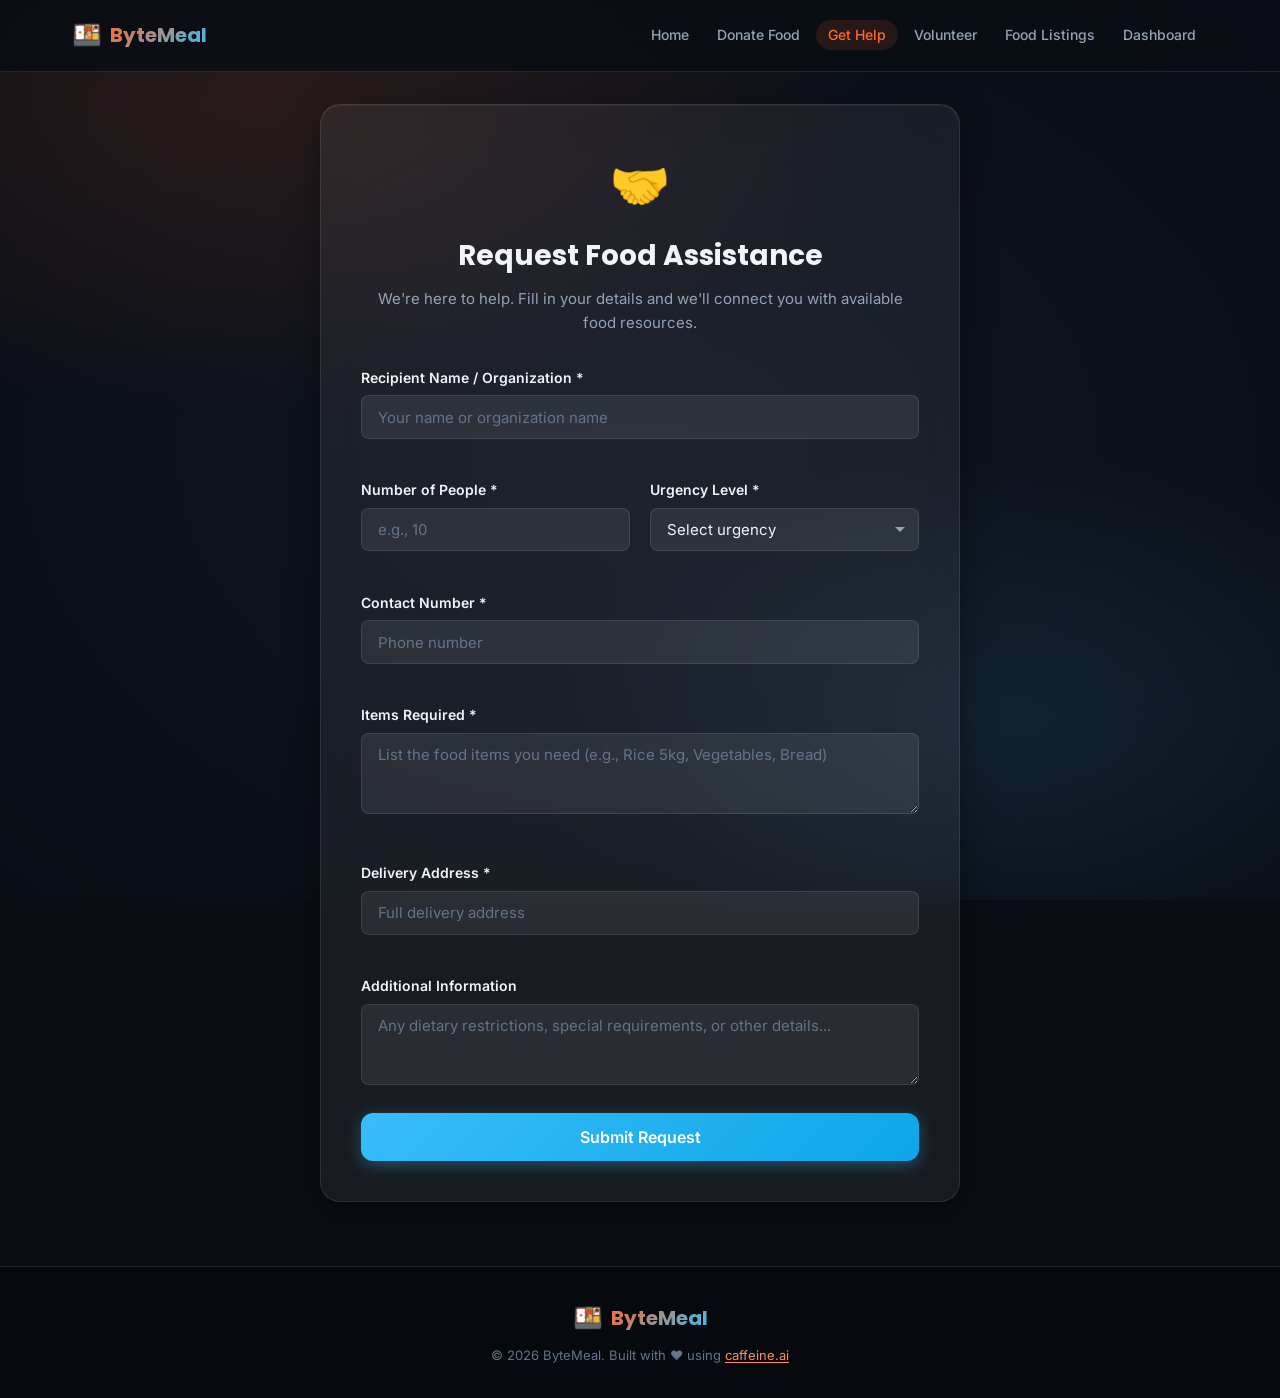
==== frontend/standalone/assistance-form.html @ 8b86703d "#5: Add requirement: NGO registration and post-collection notifications # Motivation User requested " ====
<!DOCTYPE html>
<html lang="en">
<head>
  <meta charset="UTF-8" />
  <meta name="viewport" content="width=device-width, initial-scale=1.0" />
  <title>Request Assistance – ByteMeal</title>
  <link rel="stylesheet" href="styles.css" />
</head>
<body>
  <!-- Navigation -->
  <nav class="nav-glass">
    <div class="nav-container">
      <a href="index.html" class="nav-logo">
        <span class="logo-icon">🍱</span>
        <span class="logo-text">ByteMeal</span>
      </a>
      <ul class="nav-links" id="navLinks">
        <li><a href="index.html" class="nav-link">Home</a></li>
        <li><a href="donor-form.html" class="nav-link">Donate Food</a></li>
        <li><a href="assistance-form.html" class="nav-link active">Get Help</a></li>
        <li><a href="volunteer-form.html" class="nav-link">Volunteer</a></li>
        <li><a href="food-listings.html" class="nav-link">Food Listings</a></li>
        <li><a href="dashboard.html" class="nav-link">Dashboard</a></li>
      </ul>
      <button class="hamburger" id="hamburger" onclick="toggleMobileNav()" aria-label="Toggle menu">
        <span></span><span></span><span></span>
      </button>
    </div>
  </nav>

  <!-- Background -->
  <div class="bg-overlay"></div>

  <!-- Main Content -->
  <main class="form-main">
    <div class="container">
      <div class="form-wrapper">
        <div class="glass-card form-card">
          <div class="form-header">
            <div class="form-icon">🤝</div>
            <h1 class="form-title">Request Food Assistance</h1>
            <p class="form-subtitle">We're here to help. Fill in your details and we'll connect you with available food resources.</p>
          </div>

          <form id="assistanceForm" novalidate>
            <div class="form-group">
              <label class="form-label" for="recipientName">Recipient Name / Organization *</label>
              <input
                type="text"
                id="recipientName"
                name="recipientName"
                class="form-input"
                placeholder="Your name or organization name"
                required
              />
              <span class="field-error" id="recipientNameError"></span>
            </div>

            <div class="form-row">
              <div class="form-group">
                <label class="form-label" for="numberOfPeople">Number of People *</label>
                <input
                  type="number"
                  id="numberOfPeople"
                  name="numberOfPeople"
                  class="form-input"
                  placeholder="e.g., 10"
                  min="1"
                  required
                />
                <span class="field-error" id="numberOfPeopleError"></span>
              </div>
              <div class="form-group">
                <label class="form-label" for="urgency">Urgency Level *</label>
                <select id="urgency" name="urgency" class="form-input form-select" required>
                  <option value="">Select urgency</option>
                  <option value="low">Low – Within a week</option>
                  <option value="medium">Medium – Within 2-3 days</option>
                  <option value="high">High – Within 24 hours</option>
                  <option value="critical">Critical – Immediate</option>
                </select>
                <span class="field-error" id="urgencyError"></span>
              </div>
            </div>

            <div class="form-group">
              <label class="form-label" for="contact">Contact Number *</label>
              <input
                type="tel"
                id="contact"
                name="contact"
                class="form-input"
                placeholder="Phone number"
                required
              />
              <span class="field-error" id="contactError"></span>
            </div>

            <div class="form-group">
              <label class="form-label" for="itemsRequired">Items Required *</label>
              <textarea
                id="itemsRequired"
                name="itemsRequired"
                class="form-input form-textarea"
                placeholder="List the food items you need (e.g., Rice 5kg, Vegetables, Bread)"
                rows="3"
                required
              ></textarea>
              <span class="field-error" id="itemsRequiredError"></span>
            </div>

            <div class="form-group">
              <label class="form-label" for="deliveryAddress">Delivery Address *</label>
              <input
                type="text"
                id="deliveryAddress"
                name="deliveryAddress"
                class="form-input"
                placeholder="Full delivery address"
                required
              />
              <span class="field-error" id="deliveryAddressError"></span>
            </div>

            <div class="form-group">
              <label class="form-label" for="additionalInfo">Additional Information</label>
              <textarea
                id="additionalInfo"
                name="additionalInfo"
                class="form-input form-textarea"
                placeholder="Any dietary restrictions, special requirements, or other details..."
                rows="3"
              ></textarea>
            </div>

            <button type="submit" class="btn-blue btn-full" id="submitBtn">
              <span id="submitText">Submit Request</span>
              <span id="submitSpinner" class="spinner hidden"></span>
            </button>
          </form>
        </div>
      </div>
    </div>
  </main>

  <!-- Footer -->
  <footer class="footer">
    <div class="container">
      <div class="footer-content">
        <div class="footer-brand">
          <span class="logo-icon">🍱</span>
          <span class="logo-text">ByteMeal</span>
        </div>
        <p class="footer-copy">
          &copy; <span id="footerYear"></span> ByteMeal. Built with ❤️ using
          <a href="https://caffeine.ai/?utm_source=Caffeine-footer&utm_medium=referral&utm_content=bytemeal-standalone" target="_blank" rel="noopener" class="footer-link">caffeine.ai</a>
        </p>
      </div>
    </div>
  </footer>

  <!-- Toast Container -->
  <div id="toastContainer" class="toast-container"></div>

  <script src="script.js"></script>
  <script>
    document.getElementById('footerYear').textContent = new Date().getFullYear();

    document.getElementById('assistanceForm').addEventListener('submit', function (e) {
      e.preventDefault();
      clearErrors();

      var recipientName = document.getElementById('recipientName').value.trim();
      var numberOfPeople = document.getElementById('numberOfPeople').value.trim();
      var urgency = document.getElementById('urgency').value;
      var contact = document.getElementById('contact').value.trim();
      var itemsRequired = document.getElementById('itemsRequired').value.trim();
      var deliveryAddress = document.getElementById('deliveryAddress').value.trim();
      var additionalInfo = document.getElementById('additionalInfo').value.trim();

      var valid = true;

      if (!recipientName) { showFieldError('recipientNameError', 'Recipient name is required.'); valid = false; }
      if (!numberOfPeople || isNaN(numberOfPeople) || Number(numberOfPeople) < 1) { showFieldError('numberOfPeopleError', 'Enter a valid number.'); valid = false; }
      if (!urgency) { showFieldError('urgencyError', 'Please select urgency level.'); valid = false; }
      if (!contact) { showFieldError('contactError', 'Contact number is required.'); valid = false; }
      if (!itemsRequired) { showFieldError('itemsRequiredError', 'Please list the items required.'); valid = false; }
      if (!deliveryAddress) { showFieldError('deliveryAddressError', 'Delivery address is required.'); valid = false; }

      if (!valid) return;

      var btn = document.getElementById('submitBtn');
      setButtonLoading(btn, true);

      setTimeout(function () {
        saveAssistanceRequest({
          recipientName: recipientName,
          numberOfPeople: numberOfPeople,
          urgency: urgency,
          contact: contact,
          itemsRequired: itemsRequired,
          deliveryAddress: deliveryAddress,
          additionalInfo: additionalInfo
        });

        setButtonLoading(btn, false);
        showToast('✅ Assistance request submitted! We will connect you with available resources shortly.', 'success');
        document.getElementById('assistanceForm').reset();
      }, 800);
    });
  </script>
</body>
</html>
---- frontend/standalone/styles.css ----
/* ============================================================
   ByteMeal – Standalone Design System
   Glassmorphism + Dark Food Theme
   ============================================================ */

/* Google Fonts */
@import url('https://fonts.googleapis.com/css2?family=Inter:wght@300;400;500;600;700;800;900&family=Poppins:wght@600;700;800&display=swap');

/* ============================================================
   CSS Custom Properties
   ============================================================ */
:root {
  --orange: #FF6B2B;
  --orange-light: #FF8C5A;
  --orange-dark: #E55A1F;
  --sky: #38BDF8;
  --sky-light: #7DD3FC;
  --sky-dark: #0EA5E9;

  --bg-dark: #0a0d14;
  --bg-card: rgba(255, 255, 255, 0.06);
  --bg-card-hover: rgba(255, 255, 255, 0.10);
  --bg-input: rgba(255, 255, 255, 0.08);
  --bg-nav: rgba(10, 13, 20, 0.85);

  --text-primary: #f1f5f9;
  --text-secondary: #94a3b8;
  --text-muted: #64748b;

  --border: rgba(255, 255, 255, 0.10);
  --border-focus: rgba(255, 107, 43, 0.6);

  --shadow-card: 0 8px 32px rgba(0, 0, 0, 0.4), 0 1px 0 rgba(255,255,255,0.05) inset;
  --shadow-btn: 0 4px 16px rgba(255, 107, 43, 0.35);
  --shadow-btn-sky: 0 4px 16px rgba(56, 189, 248, 0.35);

  --radius-sm: 8px;
  --radius-md: 12px;
  --radius-lg: 20px;
  --radius-xl: 28px;
  --radius-full: 9999px;

  --font-body: 'Inter', system-ui, sans-serif;
  --font-heading: 'Poppins', 'Inter', sans-serif;

  --nav-height: 72px;
  --transition: 0.2s ease;
}

/* ============================================================
   Reset & Base
   ============================================================ */
*, *::before, *::after {
  box-sizing: border-box;
  margin: 0;
  padding: 0;
}

html {
  scroll-behavior: smooth;
}

body {
  font-family: var(--font-body);
  background-color: var(--bg-dark);
  color: var(--text-primary);
  min-height: 100vh;
  line-height: 1.6;
  overflow-x: hidden;
}

a {
  color: inherit;
  text-decoration: none;
}

ul {
  list-style: none;
}

img {
  max-width: 100%;
  display: block;
}

/* ============================================================
   Background
   ============================================================ */
.bg-overlay {
  position: fixed;
  inset: 0;
  z-index: -1;
  background:
    radial-gradient(ellipse 80% 60% at 20% 10%, rgba(255, 107, 43, 0.12) 0%, transparent 60%),
    radial-gradient(ellipse 60% 50% at 80% 80%, rgba(56, 189, 248, 0.10) 0%, transparent 60%),
    radial-gradient(ellipse 100% 100% at 50% 50%, #0f1520 0%, #070a10 100%);
}

/* ============================================================
   Container
   ============================================================ */
.container {
  width: 100%;
  max-width: 1200px;
  margin: 0 auto;
  padding: 0 1rem;
}

@media (min-width: 768px) {
  .container {
    padding: 0 2rem;
  }
}

/* ============================================================
   Navigation
   ============================================================ */
.nav-glass {
  position: fixed;
  top: 0;
  left: 0;
  right: 0;
  z-index: 100;
  height: var(--nav-height);
  background: var(--bg-nav);
  backdrop-filter: blur(20px);
  -webkit-backdrop-filter: blur(20px);
  border-bottom: 1px solid var(--border);
}

.nav-container {
  max-width: 1200px;
  margin: 0 auto;
  padding: 0 1rem;
  height: 100%;
  display: flex;
  align-items: center;
  justify-content: space-between;
  gap: 1rem;
}

@media (min-width: 768px) {
  .nav-container {
    padding: 0 2rem;
  }
}

.nav-logo {
  display: flex;
  align-items: center;
  gap: 0.5rem;
  flex-shrink: 0;
}

.logo-icon {
  font-size: 1.5rem;
}

.logo-text {
  font-family: var(--font-heading);
  font-size: 1.25rem;
  font-weight: 700;
  background: linear-gradient(135deg, var(--orange), var(--sky));
  -webkit-background-clip: text;
  -webkit-text-fill-color: transparent;
  background-clip: text;
}

.nav-links {
  display: none;
  align-items: center;
  gap: 0.25rem;
}

@media (min-width: 1024px) {
  .nav-links {
    display: flex;
  }
}

.nav-link {
  padding: 0.4rem 0.75rem;
  border-radius: var(--radius-full);
  font-size: 0.875rem;
  font-weight: 500;
  color: var(--text-secondary);
  transition: color var(--transition), background var(--transition);
  white-space: nowrap;
}

.nav-link:hover {
  color: var(--text-primary);
  background: rgba(255, 255, 255, 0.07);
}

.nav-link.active {
  color: var(--orange);
  background: rgba(255, 107, 43, 0.12);
}

/* Hamburger */
.hamburger {
  display: flex;
  flex-direction: column;
  justify-content: center;
  gap: 5px;
  width: 36px;
  height: 36px;
  background: none;
  border: none;
  cursor: pointer;
  padding: 4px;
  border-radius: var(--radius-sm);
  transition: background var(--transition);
}

.hamburger:hover {
  background: rgba(255, 255, 255, 0.07);
}

.hamburger span {
  display: block;
  width: 100%;
  height: 2px;
  background: var(--text-primary);
  border-radius: 2px;
  transition: transform var(--transition), opacity var(--transition);
}

@media (min-width: 1024px) {
  .hamburger {
    display: none;
  }
}

/* Mobile Nav */
.nav-links.open {
  display: flex;
  flex-direction: column;
  position: absolute;
  top: var(--nav-height);
  left: 0;
  right: 0;
  background: var(--bg-nav);
  backdrop-filter: blur(20px);
  -webkit-backdrop-filter: blur(20px);
  border-bottom: 1px solid var(--border);
  padding: 1rem;
  gap: 0.25rem;
}

.nav-links.open .nav-link {
  padding: 0.6rem 1rem;
  border-radius: var(--radius-sm);
}

/* ============================================================
   Glass Card
   ============================================================ */
.glass-card {
  background: var(--bg-card);
  backdrop-filter: blur(16px);
  -webkit-backdrop-filter: blur(16px);
  border: 1px solid var(--border);
  border-radius: var(--radius-lg);
  box-shadow: var(--shadow-card);
  transition: background var(--transition), transform var(--transition);
}

.glass-card:hover {
  background: var(--bg-card-hover);
}

/* ============================================================
   Buttons
   ============================================================ */
.btn-orange,
.btn-blue {
  display: inline-flex;
  align-items: center;
  justify-content: center;
  gap: 0.5rem;
  padding: 0.75rem 1.75rem;
  border-radius: var(--radius-full);
  font-family: var(--font-body);
  font-size: 0.9375rem;
  font-weight: 600;
  cursor: pointer;
  border: none;
  transition: transform var(--transition), box-shadow var(--transition), opacity var(--transition);
  white-space: nowrap;
  text-decoration: none;
}

.btn-orange {
  background: linear-gradient(135deg, var(--orange), var(--orange-dark));
  color: #fff;
  box-shadow: var(--shadow-btn);
}

.btn-orange:hover {
  transform: translateY(-2px);
  box-shadow: 0 6px 24px rgba(255, 107, 43, 0.5);
}

.btn-orange:active {
  transform: translateY(0);
}

.btn-blue {
  background: linear-gradient(135deg, var(--sky), var(--sky-dark));
  color: #fff;
  box-shadow: var(--shadow-btn-sky);
}

.btn-blue:hover {
  transform: translateY(-2px);
  box-shadow: 0 6px 24px rgba(56, 189, 248, 0.5);
}

.btn-blue:active {
  transform: translateY(0);
}

.btn-full {
  width: 100%;
  padding: 0.875rem 1.75rem;
  font-size: 1rem;
  border-radius: var(--radius-md);
}

.btn-sm {
  padding: 0.4rem 1rem;
  font-size: 0.8125rem;
  border-radius: var(--radius-full);
}

.btn-disabled {
  background: rgba(255, 255, 255, 0.1);
  color: var(--text-muted);
  cursor: not-allowed;
  border: 1px solid var(--border);
  border-radius: var(--radius-full);
  font-size: 0.8125rem;
  padding: 0.4rem 1rem;
}

/* ============================================================
   Spinner
   ============================================================ */
.spinner {
  width: 18px;
  height: 18px;
  border: 2px solid rgba(255, 255, 255, 0.3);
  border-top-color: #fff;
  border-radius: 50%;
  animation: spin 0.7s linear infinite;
  display: inline-block;
}

.hidden {
  display: none !important;
}

@keyframes spin {
  to { transform: rotate(360deg); }
}

/* ============================================================
   Hero Section
   ============================================================ */
.hero-section {
  min-height: 100vh;
  display: flex;
  align-items: center;
  justify-content: center;
  padding: calc(var(--nav-height) + 2rem) 1rem 4rem;
  text-align: center;
}

.hero-content {
  max-width: 720px;
  margin: 0 auto;
}

.hero-badge {
  display: inline-flex;
  align-items: center;
  gap: 0.5rem;
  padding: 0.4rem 1.25rem;
  background: rgba(255, 107, 43, 0.12);
  border: 1px solid rgba(255, 107, 43, 0.25);
  border-radius: var(--radius-full);
  font-size: 0.875rem;
  font-weight: 500;
  color: var(--orange-light);
  margin-bottom: 1.5rem;
}

.hero-title {
  font-family: var(--font-heading);
  font-size: clamp(2.5rem, 7vw, 5rem);
  font-weight: 800;
  line-height: 1.1;
  margin-bottom: 1.25rem;
  color: var(--text-primary);
}

.gradient-text {
  background: linear-gradient(135deg, var(--orange), var(--sky));
  -webkit-background-clip: text;
  -webkit-text-fill-color: transparent;
  background-clip: text;
}

.hero-subtitle {
  font-size: clamp(1rem, 2.5vw, 1.25rem);
  color: var(--text-secondary);
  margin-bottom: 2.5rem;
  max-width: 560px;
  margin-left: auto;
  margin-right: auto;
}

.hero-buttons {
  display: flex;
  flex-wrap: wrap;
  gap: 1rem;
  justify-content: center;
}

/* ============================================================
   Stats Section
   ============================================================ */
.stats-section {
  padding: 4rem 0;
}

.stats-grid {
  display: grid;
  grid-template-columns: repeat(2, 1fr);
  gap: 1rem;
}

@media (min-width: 768px) {
  .stats-grid {
    grid-template-columns: repeat(4, 1fr);
  }
}

.stat-card {
  padding: 1.5rem 1rem;
  text-align: center;
}

.stat-icon {
  font-size: 2rem;
  margin-bottom: 0.5rem;
}

.stat-number {
  font-family: var(--font-heading);
  font-size: 2rem;
  font-weight: 800;
  color: var(--orange);
  line-height: 1;
  margin-bottom: 0.25rem;
}

.stat-label {
  font-size: 0.8125rem;
  color: var(--text-secondary);
  font-weight: 500;
}

/* ============================================================
   Features Section
   ============================================================ */
.features-section {
  padding: 4rem 0;
}

.section-title {
  font-family: var(--font-heading);
  font-size: clamp(1.75rem, 4vw, 2.5rem);
  font-weight: 700;
  text-align: center;
  margin-bottom: 0.5rem;
  color: var(--text-primary);
}

.section-subtitle {
  text-align: center;
  color: var(--text-secondary);
  margin-bottom: 2.5rem;
  font-size: 1rem;
}

.features-grid {
  display: grid;
  grid-template-columns: 1fr;
  gap: 1.25rem;
}

@media (min-width: 640px) {
  .features-grid {
    grid-template-columns: repeat(2, 1fr);
  }
}

@media (min-width: 1024px) {
  .features-grid {
    grid-template-columns: repeat(4, 1fr);
  }
}

.feature-card {
  padding: 1.75rem 1.5rem;
  text-align: center;
}

.feature-icon {
  font-size: 2.5rem;
  margin-bottom: 1rem;
}

.feature-title {
  font-family: var(--font-heading);
  font-size: 1.0625rem;
  font-weight: 600;
  margin-bottom: 0.5rem;
  color: var(--text-primary);
}

.feature-desc {
  font-size: 0.875rem;
  color: var(--text-secondary);
  line-height: 1.6;
}

/* ============================================================
   CTA Section
   ============================================================ */
.cta-section {
  padding: 4rem 0 6rem;
}

.cta-card {
  padding: 3rem 2rem;
  text-align: center;
  background: linear-gradient(135deg, rgba(255, 107, 43, 0.08), rgba(56, 189, 248, 0.06));
  border-color: rgba(255, 107, 43, 0.2);
}

.cta-title {
  font-family: var(--font-heading);
  font-size: clamp(1.5rem, 3vw, 2rem);
  font-weight: 700;
  margin-bottom: 0.75rem;
  color: var(--text-primary);
}

.cta-desc {
  color: var(--text-secondary);
  margin-bottom: 1.75rem;
  max-width: 480px;
  margin-left: auto;
  margin-right: auto;
  font-size: 0.9375rem;
}

/* ============================================================
   Form Pages
   ============================================================ */
.form-main {
  padding: calc(var(--nav-height) + 2rem) 0 4rem;
}

.form-wrapper {
  max-width: 640px;
  margin: 0 auto;
}

.form-card {
  padding: 2rem 1.5rem;
}

@media (min-width: 640px) {
  .form-card {
    padding: 2.5rem 2.5rem;
  }
}

.form-header {
  text-align: center;
  margin-bottom: 2rem;
}

.form-icon {
  font-size: 3rem;
  margin-bottom: 0.75rem;
}

.form-title {
  font-family: var(--font-heading);
  font-size: 1.75rem;
  font-weight: 700;
  margin-bottom: 0.5rem;
  color: var(--text-primary);
}

.form-subtitle {
  color: var(--text-secondary);
  font-size: 0.9375rem;
}

.form-group {
  margin-bottom: 1.25rem;
}

.form-row {
  display: grid;
  grid-template-columns: 1fr;
  gap: 1.25rem;
}

@media (min-width: 480px) {
  .form-row {
    grid-template-columns: 1fr 1fr;
  }
}

.form-label {
  display: block;
  font-size: 0.875rem;
  font-weight: 600;
  color: var(--text-primary);
  margin-bottom: 0.4rem;
}

.form-input {
  width: 100%;
  padding: 0.7rem 1rem;
  background: var(--bg-input);
  border: 1px solid var(--border);
  border-radius: var(--radius-sm);
  color: var(--text-primary);
  font-family: var(--font-body);
  font-size: 0.9375rem;
  transition: border-color var(--transition), background var(--transition);
  outline: none;
  -webkit-appearance: none;
  appearance: none;
}

.form-input::placeholder {
  color: var(--text-muted);
}

.form-input:focus {
  border-color: var(--border-focus);
  background: rgba(255, 255, 255, 0.10);
}

.form-input:focus-visible {
  outline: 2px solid rgba(255, 107, 43, 0.4);
  outline-offset: 2px;
}

.form-select {
  cursor: pointer;
  background-image: url("data:image/svg+xml,%3Csvg xmlns='http://www.w3.org/2000/svg' width='12' height='12' viewBox='0 0 12 12'%3E%3Cpath fill='%2394a3b8' d='M6 8L1 3h10z'/%3E%3C/svg%3E");
  background-repeat: no-repeat;
  background-position: right 0.75rem center;
  padding-right: 2.5rem;
}

.form-select option {
  background: #1e293b;
  color: var(--text-primary);
}

.form-textarea {
  resize: vertical;
  min-height: 80px;
}

.field-error {
  display: block;
  font-size: 0.8125rem;
  color: #f87171;
  margin-top: 0.3rem;
  min-height: 1.2em;
}

/* ============================================================
   Food Listings Page
   ============================================================ */
.listings-main {
  padding: calc(var(--nav-height) + 2rem) 0 4rem;
}

.page-header {
  text-align: center;
  margin-bottom: 2rem;
}

.page-title {
  font-family: var(--font-heading);
  font-size: clamp(1.75rem, 4vw, 2.5rem);
  font-weight: 700;
  color: var(--text-primary);
  margin-bottom: 0.5rem;
}

.page-subtitle {
  color: var(--text-secondary);
  font-size: 1rem;
}

.filter-bar {
  padding: 1rem 1.25rem;
  margin-bottom: 1.5rem;
}

.filter-row {
  display: flex;
  flex-wrap: wrap;
  gap: 0.75rem;
  align-items: center;
}

.search-wrapper {
  position: relative;
  flex: 1;
  min-width: 200px;
}

.search-icon {
  position: absolute;
  left: 0.75rem;
  top: 50%;
  transform: translateY(-50%);
  font-size: 0.875rem;
  pointer-events: none;
}

.search-input {
  padding-left: 2.25rem;
}

.filter-select {
  width: auto;
  min-width: 140px;
}

.listings-count {
  margin-bottom: 1.25rem;
}

.count-badge {
  display: inline-flex;
  align-items: center;
  padding: 0.3rem 0.875rem;
  background: rgba(255, 107, 43, 0.12);
  border: 1px solid rgba(255, 107, 43, 0.2);
  border-radius: var(--radius-full);
  font-size: 0.8125rem;
  font-weight: 600;
  color: var(--orange-light);
}

.listings-grid {
  display: grid;
  grid-template-columns: 1fr;
  gap: 1.25rem;
}

@media (min-width: 640px) {
  .listings-grid {
    grid-template-columns: repeat(2, 1fr);
  }
}

@media (min-width: 1024px) {
  .listings-grid {
    grid-template-columns: repeat(3, 1fr);
  }
}

.listing-card {
  padding: 1.25rem;
  display: flex;
  flex-direction: column;
  gap: 0.75rem;
}

.listing-card-header {
  display: flex;
  align-items: flex-start;
  justify-content: space-between;
  gap: 0.5rem;
}

.listing-food-icon {
  font-size: 2rem;
}

.listing-badges {
  display: flex;
  flex-wrap: wrap;
  gap: 0.375rem;
  justify-content: flex-end;
}

.listing-title {
  font-family: var(--font-heading);
  font-size: 1.125rem;
  font-weight: 600;
  color: var(--text-primary);
}

.listing-details {
  display: flex;
  flex-direction: column;
  gap: 0.375rem;
}

.listing-detail {
  display: flex;
  align-items: center;
  gap: 0.5rem;
  font-size: 0.8125rem;
  color: var(--text-secondary);
}

.detail-icon {
  font-size: 0.875rem;
  flex-shrink: 0;
}

.listing-notes {
  font-size: 0.8125rem;
  color: var(--text-muted);
  font-style: italic;
  border-top: 1px solid var(--border);
  padding-top: 0.5rem;
}

.listing-footer {
  display: flex;
  align-items: center;
  justify-content: space-between;
  margin-top: auto;
  padding-top: 0.5rem;
  border-top: 1px solid var(--border);
}

.listing-date {
  font-size: 0.75rem;
  color: var(--text-muted);
}

/* Badges */
.badge {
  display: inline-flex;
  align-items: center;
  padding: 0.2rem 0.625rem;
  border-radius: var(--radius-full);
  font-size: 0.75rem;
  font-weight: 600;
  white-space: nowrap;
}

.badge-available {
  background: rgba(52, 211, 153, 0.15);
  color: #34d399;
  border: 1px solid rgba(52, 211, 153, 0.25);
}

.badge-claimed {
  background: rgba(148, 163, 184, 0.15);
  color: #94a3b8;
  border: 1px solid rgba(148, 163, 184, 0.2);
}

.badge-fresh {
  background: rgba(52, 211, 153, 0.12);
  color: #6ee7b7;
  border: 1px solid rgba(52, 211, 153, 0.2);
}

.badge-soon {
  background: rgba(251, 191, 36, 0.12);
  color: #fbbf24;
  border: 1px solid rgba(251, 191, 36, 0.2);
}

.badge-urgent {
  background: rgba(251, 146, 60, 0.15);
  color: #fb923c;
  border: 1px solid rgba(251, 146, 60, 0.25);
}

.badge-expired {
  background: rgba(248, 113, 113, 0.15);
  color: #f87171;
  border: 1px solid rgba(248, 113, 113, 0.2);
}

/* Empty State */
.empty-state {
  text-align: center;
  padding: 4rem 1rem;
}

.empty-icon {
  font-size: 4rem;
  margin-bottom: 1rem;
}

.empty-title {
  font-family: var(--font-heading);
  font-size: 1.25rem;
  font-weight: 600;
  margin-bottom: 0.5rem;
  color: var(--text-primary);
}

.empty-desc {
  color: var(--text-secondary);
  margin-bottom: 1.5rem;
}

/* ============================================================
   Dashboard Page
   ============================================================ */
.dashboard-main {
  padding: calc(var(--nav-height) + 2rem) 0 4rem;
}

.dashboard-stats {
  margin-bottom: 2rem;
}

.dashboard-grid {
  display: grid;
  grid-template-columns: 1fr;
  gap: 1.25rem;
  margin-bottom: 1.25rem;
}

@media (min-width: 768px) {
  .dashboard-grid {
    grid-template-columns: repeat(2, 1fr);
  }
}

.dashboard-panel {
  padding: 1.5rem;
}

.panel-header {
  display: flex;
  align-items: center;
  justify-content: space-between;
  margin-bottom: 1.25rem;
  padding-bottom: 0.75rem;
  border-bottom: 1px solid var(--border);
}

.panel-title {
  font-family: var(--font-heading);
  font-size: 1rem;
  font-weight: 600;
  color: var(--text-primary);
}

.panel-list {
  display: flex;
  flex-direction: column;
  gap: 0.625rem;
}

.panel-item {
  display: flex;
  align-items: center;
  justify-content: space-between;
  gap: 0.75rem;
  padding: 0.625rem 0.75rem;
  background: rgba(255, 255, 255, 0.04);
  border-radius: var(--radius-sm);
  border: 1px solid var(--border);
}

.panel-item-main {
  display: flex;
  flex-direction: column;
  gap: 0.125rem;
  min-width: 0;
}

.panel-item-title {
  font-size: 0.875rem;
  font-weight: 600;
  color: var(--text-primary);
  white-space: nowrap;
  overflow: hidden;
  text-overflow: ellipsis;
}

.panel-item-sub {
  font-size: 0.75rem;
  color: var(--text-muted);
  white-space: nowrap;
  overflow: hidden;
  text-overflow: ellipsis;
}

.panel-empty {
  color: var(--text-muted);
  font-size: 0.875rem;
  text-align: center;
  padding: 1.5rem 0;
}

/* Volunteers */
.volunteers-panel {
  margin-bottom: 1.25rem;
}

.volunteers-grid {
  display: grid;
  grid-template-columns: repeat(auto-fill, minmax(200px, 1fr));
  gap: 0.875rem;
}

.volunteer-card {
  display: flex;
  align-items: center;
  gap: 0.75rem;
  padding: 0.75rem;
  background: rgba(255, 255, 255, 0.04);
  border-radius: var(--radius-sm);
  border: 1px solid var(--border);
}

.volunteer-avatar {
  width: 40px;
  height: 40px;
  border-radius: 50%;
  display: flex;
  align-items: center;
  justify-content: center;
  font-size: 0.875rem;
  flex-shrink: 0;
}

.volunteer-info {
  min-width: 0;
}

.volunteer-name {
  font-size: 0.875rem;
  font-weight: 600;
  color: var(--text-primary);
  white-space: nowrap;
  overflow: hidden;
  text-overflow: ellipsis;
}

.volunteer-role {
  font-size: 0.75rem;
  color: var(--orange-light);
  text-transform: capitalize;
}

.volunteer-location {
  font-size: 0.75rem;
  color: var(--text-muted);
  white-space: nowrap;
  overflow: hidden;
  text-overflow: ellipsis;
}

/* Quick Actions */
.quick-actions-grid {
  display: grid;
  grid-template-columns: repeat(2, 1fr);
  gap: 1rem;
}

@media (min-width: 640px) {
  .quick-actions-grid {
    grid-template-columns: repeat(4, 1fr);
  }
}

.quick-action-card {
  padding: 1.5rem 1rem;
  text-align: center;
  cursor: pointer;
  display: block;
  transition: transform var(--transition), background var(--transition);
}

.quick-action-card:hover {
  transform: translateY(-3px);
  background: var(--bg-card-hover);
}

.quick-action-icon {
  font-size: 2rem;
  margin-bottom: 0.5rem;
}

.quick-action-label {
  font-size: 0.875rem;
  font-weight: 600;
  color: var(--text-secondary);
}

/* ============================================================
   Toast Notifications
   ============================================================ */
.toast-container {
  position: fixed;
  bottom: 1.5rem;
  right: 1.5rem;
  z-index: 9999;
  display: flex;
  flex-direction: column;
  gap: 0.625rem;
  max-width: 360px;
  width: calc(100vw - 3rem);
}

.toast {
  display: flex;
  align-items: flex-start;
  gap: 0.75rem;
  padding: 0.875rem 1rem;
  background: rgba(15, 23, 42, 0.95);
  backdrop-filter: blur(16px);
  -webkit-backdrop-filter: blur(16px);
  border-radius: var(--radius-md);
  border: 1px solid var(--border);
  box-shadow: 0 8px 32px rgba(0, 0, 0, 0.5);
  font-size: 0.875rem;
  color: var(--text-primary);
  animation: toastIn 0.3s ease forwards;
  cursor: pointer;
}

.toast.success {
  border-color: rgba(52, 211, 153, 0.3);
}

.toast.error {
  border-color: rgba(248, 113, 113, 0.3);
}

.toast.info {
  border-color: rgba(56, 189, 248, 0.3);
}

.toast-dismiss {
  margin-left: auto;
  color: var(--text-muted);
  font-size: 1rem;
  line-height: 1;
  flex-shrink: 0;
  cursor: pointer;
}

@keyframes toastIn {
  from {
    opacity: 0;
    transform: translateX(100%);
  }
  to {
    opacity: 1;
    transform: translateX(0);
  }
}

@keyframes toastOut {
  from {
    opacity: 1;
    transform: translateX(0);
  }
  to {
    opacity: 0;
    transform: translateX(100%);
  }
}

/* ============================================================
   Footer
   ============================================================ */
.footer {
  padding: 2rem 0;
  border-top: 1px solid var(--border);
  background: rgba(0, 0, 0, 0.3);
}

.footer-content {
  text-align: center;
  display: flex;
  flex-direction: column;
  align-items: center;
  gap: 0.5rem;
}

.footer-brand {
  display: flex;
  align-items: center;
  gap: 0.5rem;
}

.footer-tagline {
  font-size: 0.875rem;
  color: var(--text-secondary);
}

.footer-copy {
  font-size: 0.8125rem;
  color: var(--text-muted);
}

.footer-link {
  color: var(--orange-light);
  text-decoration: underline;
  text-underline-offset: 2px;
  transition: color var(--transition);
}

.footer-link:hover {
  color: var(--orange);
}

/* ============================================================
   Responsive Utilities
   ============================================================ */
@media (max-width: 375px) {
  .hero-title {
    font-size: 2rem;
  }

  .hero-buttons {
    flex-direction: column;
    align-items: center;
  }

  .btn-orange,
  .btn-blue {
    width: 100%;
    max-width: 280px;
  }

  .stats-grid {
    grid-template-columns: 1fr 1fr;
  }

  .form-card {
    padding: 1.25rem 1rem;
  }
}
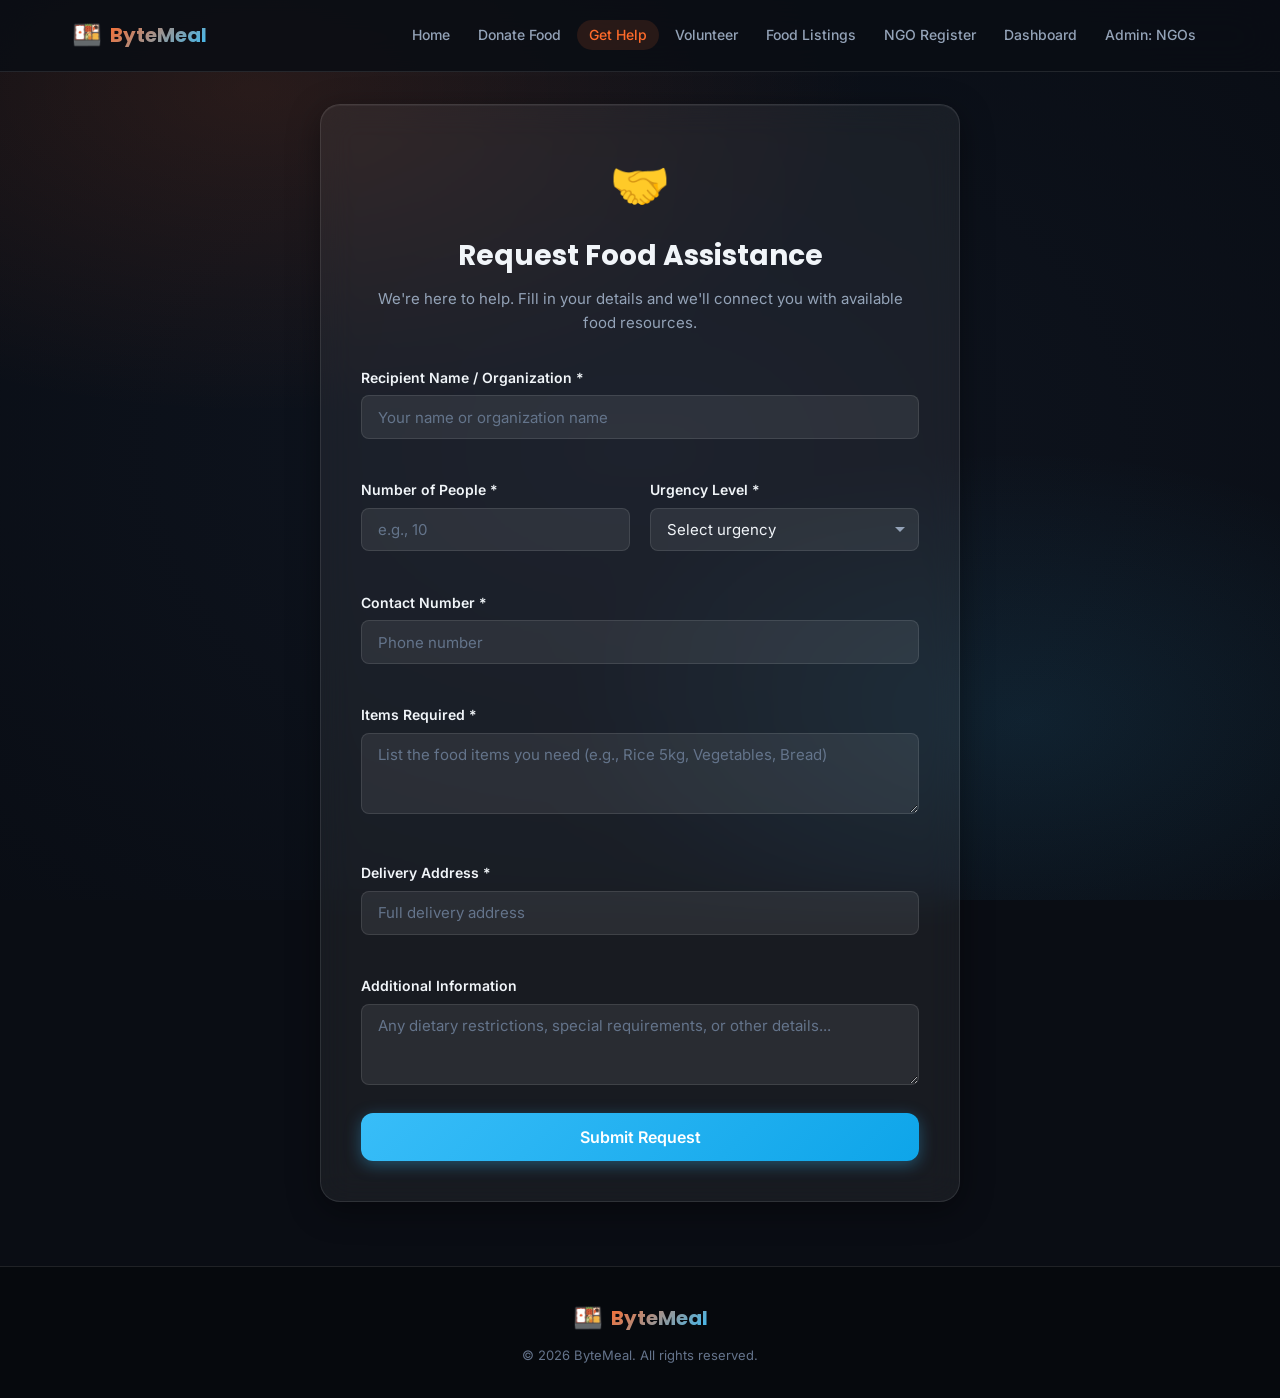
==== commit 3abcc37b: "#10: Add feedback feature spec and finalize v10 app blueprint # Motivation App scaffold and core flo" ====
--- a/frontend/standalone/assistance-form.html
+++ b/frontend/standalone/assistance-form.html
@@ -20,7 +20,9 @@
         <li><a href="assistance-form.html" class="nav-link active">Get Help</a></li>
         <li><a href="volunteer-form.html" class="nav-link">Volunteer</a></li>
         <li><a href="food-listings.html" class="nav-link">Food Listings</a></li>
+        <li><a href="ngo-registration.html" class="nav-link">NGO Register</a></li>
         <li><a href="dashboard.html" class="nav-link">Dashboard</a></li>
+        <li><a href="admin-ngo-approval.html" class="nav-link">Admin: NGOs</a></li>
       </ul>
       <button class="hamburger" id="hamburger" onclick="toggleMobileNav()" aria-label="Toggle menu">
         <span></span><span></span><span></span>
@@ -152,8 +154,7 @@
           <span class="logo-text">ByteMeal</span>
         </div>
         <p class="footer-copy">
-          &copy; <span id="footerYear"></span> ByteMeal. Built with ❤️ using
-          <a href="https://caffeine.ai/?utm_source=Caffeine-footer&utm_medium=referral&utm_content=bytemeal-standalone" target="_blank" rel="noopener" class="footer-link">caffeine.ai</a>
+          &copy; <span id="footerYear"></span> ByteMeal. All rights reserved.
         </p>
       </div>
     </div>
